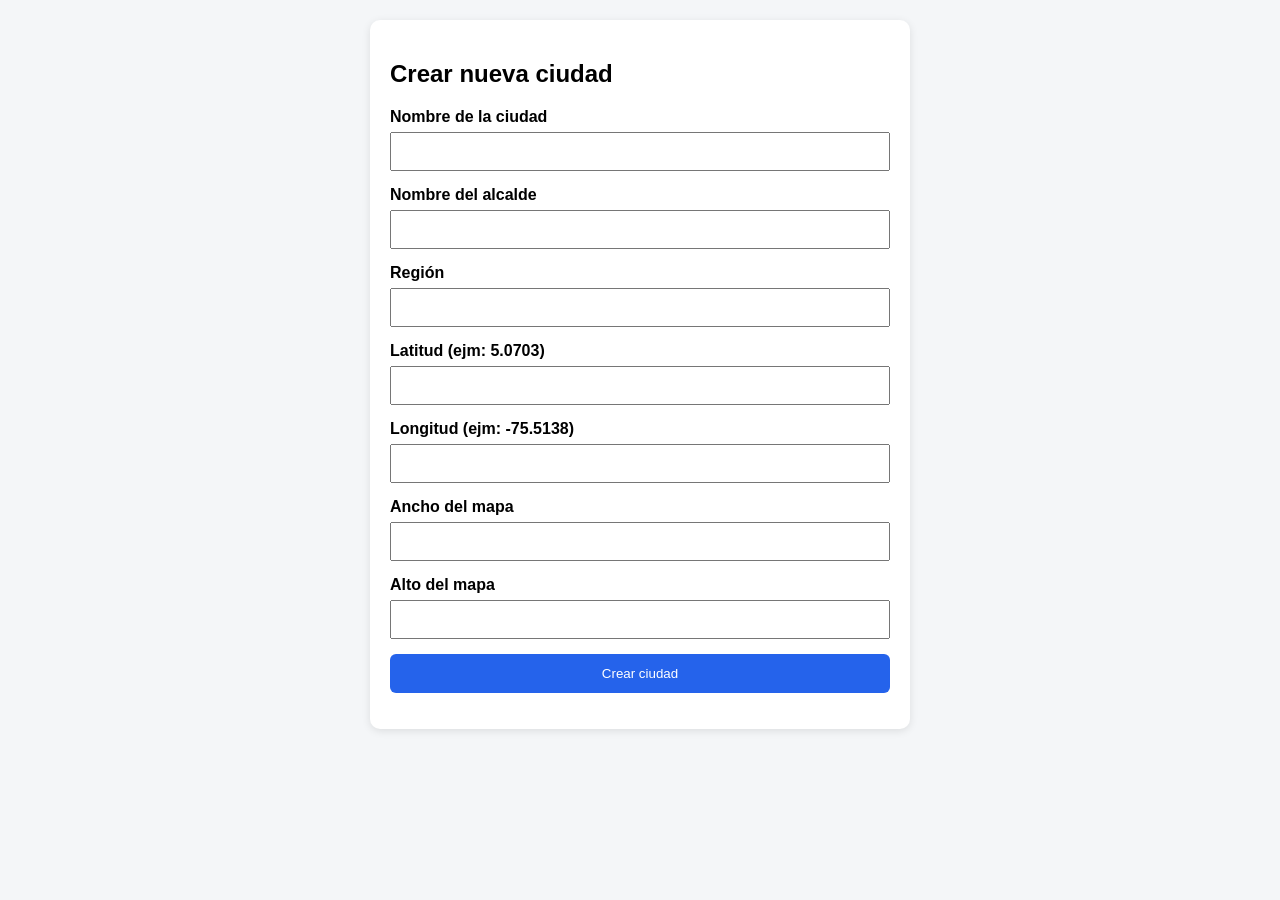
==== presentacion/vistas/juego.html @ 26142f0d "Actualizo todos los cambios" ====
<!DOCTYPE html>
<html lang="es">
<head>
    <meta charset="UTF-8">
    <meta name="viewport" content="width=device-width, initial-scale=1.0">
    <title>Mapa de la ciudad</title>
    <link rel="stylesheet" href="../estilos/juego.css">
</head>
<body>
    <div class="layout-juego">
        <aside class="sidebar-izquierda">
            <h1 id="nombre-ciudad">Ciudad</h1>
            <div id="datos-ciudad" class="datos-ciudad"></div>
            <section>
                <h2>Panel de recursos</h2>
                <div id="panel-recursos"></div>
            </section>
        </aside>

        <main class="zona-mapa">
            <h2>Mapa principal</h2>
            <div id="contenedor-mapa" class="contenedor-mapa">
                <p>Aquí se mostrará el mapa de la ciudad.</p>
            </div>
        </main>

        <aside class="sidebar-derecha">
            <section class="widget">
                <h2>Clima</h2>
                <div id="widget-clima">
                    <p>Próximamente.</p>
                </div>
            </section>

            <section class="widget">
                <h2>Noticias</h2>
                <div id="widget-noticias">
                    <p>Próximamente.</p>
                </div>
            </section>
        </aside>
    </div>

    <script type="module" src="./juego.js"></script>
</body>
</html>
---- presentacion/estilos/juego.css ----
* {
    box-sizing: border-box;
    margin: 0;
    padding: 0;
}

body {
    font-family: Arial, sans-serif;
    background-color: #f4f6f8;
    color: #222;
}

.layout-juego {
    display: grid;
    grid-template-columns: 280px 1fr 280px;
    min-height: 100vh;
}

.sidebar-izquierda,
.sidebar-derecha {
    background-color: #ffffff;
    padding: 20px;
}

.sidebar-izquierda {
    border-right: 1px solid #dcdcdc;
}

.sidebar-derecha {
    border-left: 1px solid #dcdcdc;
}

.zona-mapa {
    padding: 20px;
    background-color: #eef2f5;
}

.datos-ciudad {
    margin: 20px 0;
    line-height: 1.8;
}

#panel-recursos {
    display: grid;
    gap: 12px;
    margin-top: 15px;
}

.recurso-card {
    background-color: #f9fafb;
    border: 1px solid #d7dde4;
    border-radius: 10px;
    padding: 14px;
}

.recurso-card h3 {
    font-size: 16px;
    margin-bottom: 8px;
}

.recurso-card p {
    font-size: 18px;
    font-weight: bold;
}

.contenedor-mapa {
    margin-top: 20px;
    min-height: 500px;
    border: 2px dashed #b8c2cc;
    border-radius: 10px;
    background-color: #ffffff;
    display: flex;
    align-items: center;
    justify-content: center;
    color: #666;
}

.widget {
    background-color: #f9fafb;
    border: 1px solid #d7dde4;
    border-radius: 10px;
    padding: 15px;
    margin-bottom: 20px;
}

.widget h2 {
    margin-bottom: 10px;
    font-size: 18px;
}

@media (max-width: 1024px) {
    .layout-juego {
        grid-template-columns: 1fr;
    }

    .sidebar-izquierda,
    .sidebar-derecha,
    .zona-mapa {
        border: none;
    }
}
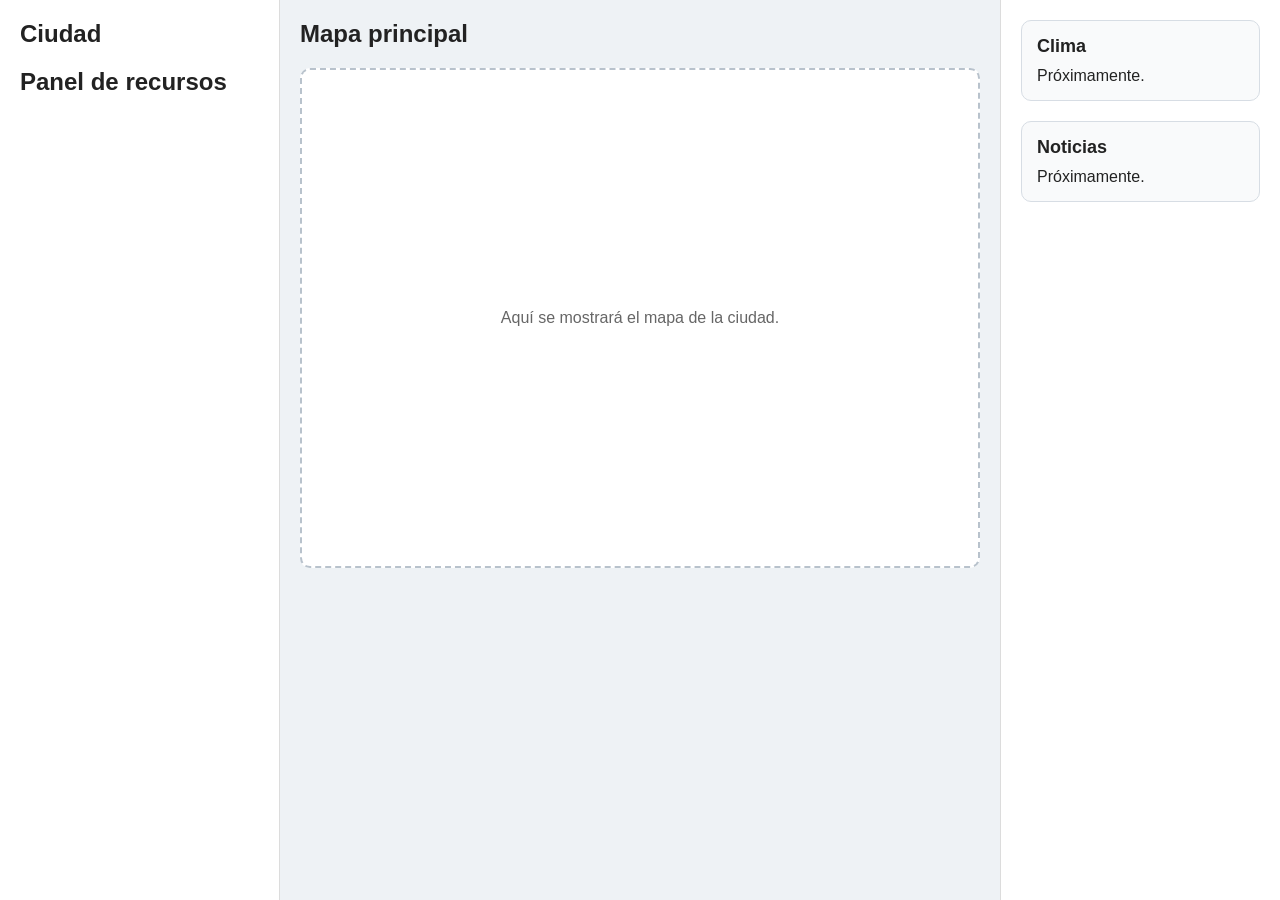
==== commit 46b4830f: "Reorganiza scripts de presentacion y actualiza rutas" ====
--- a/presentacion/vistas/juego.html
+++ b/presentacion/vistas/juego.html
@@ -41,6 +41,6 @@
         </aside>
     </div>
 
-    <script type="module" src="./juego.js"></script>
+    <script type="module" src="../Scripts/juego.js"></script>
 </body>
 </html>
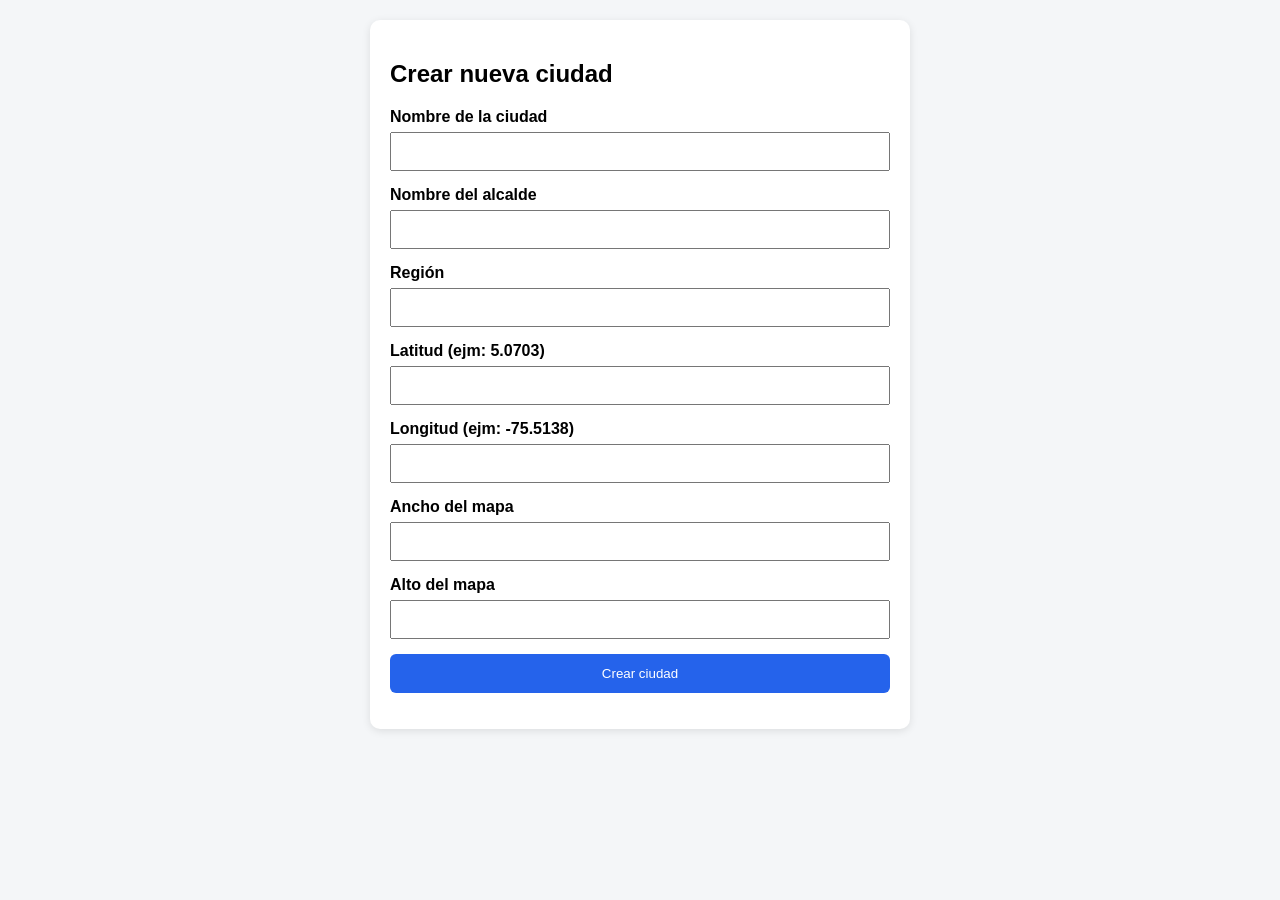
==== commit 27d8d4ab: "Actualización" ====
--- a/presentacion/vistas/juego.html
+++ b/presentacion/vistas/juego.html
@@ -5,6 +5,7 @@
     <meta name="viewport" content="width=device-width, initial-scale=1.0">
     <title>Mapa de la ciudad</title>
     <link rel="stylesheet" href="../estilos/juego.css">
+    <link rel="stylesheet" href="../estilos/mapa.css">
 </head>
 <body>
     <div class="layout-juego">
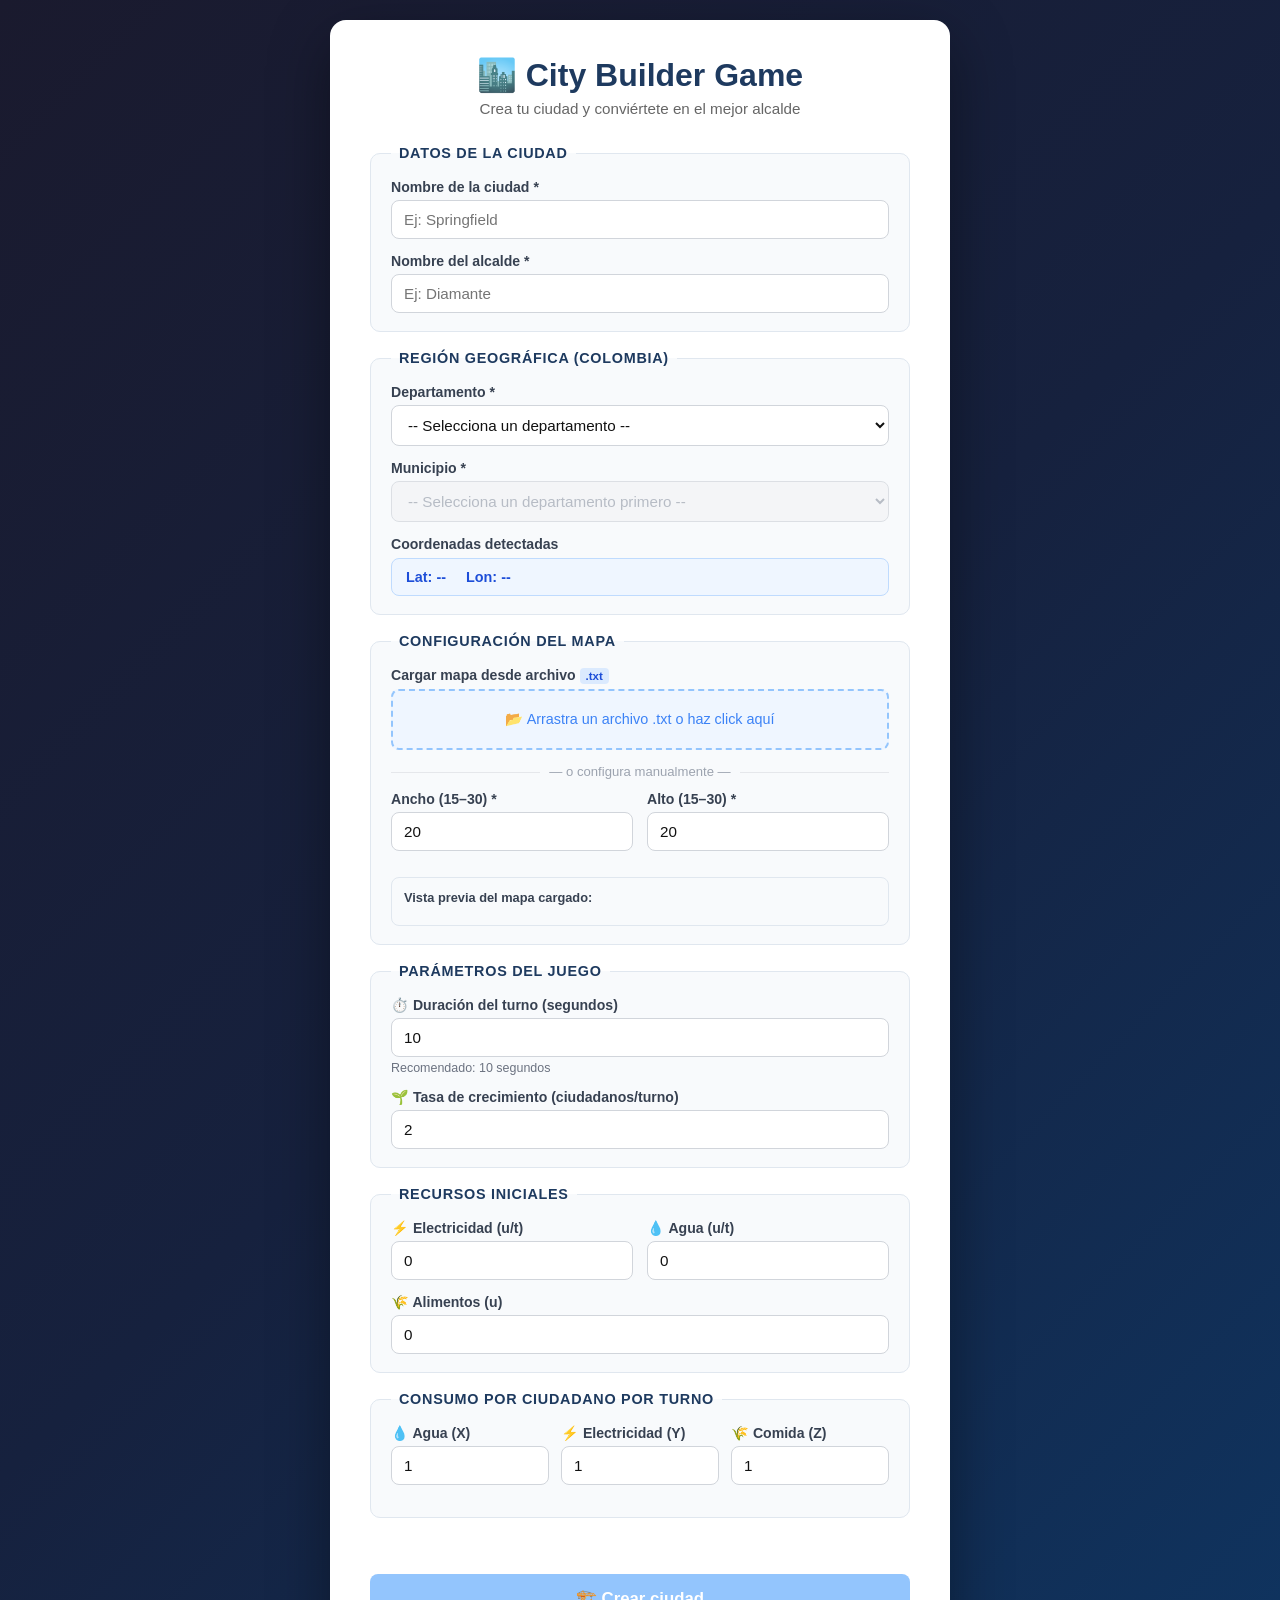
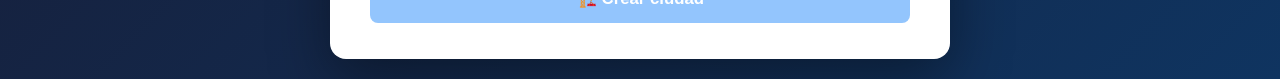
==== commit f5ed4c99: "Actualización" ====
--- a/presentacion/vistas/juego.html
+++ b/presentacion/vistas/juego.html
@@ -3,42 +3,153 @@
 <head>
     <meta charset="UTF-8">
     <meta name="viewport" content="width=device-width, initial-scale=1.0">
-    <title>Mapa de la ciudad</title>
+    <title>City Builder — Juego</title>
     <link rel="stylesheet" href="../estilos/juego.css">
-    <link rel="stylesheet" href="../estilos/mapa.css">
+    <link rel="stylesheet" href="../estilos/Mapa.css">
+    <link rel="stylesheet" href="../estilos/paneles.css">
 </head>
 <body>
+
     <div class="layout-juego">
+
+        <!-- ── Sidebar izquierdo ─────────────────────────────── -->
         <aside class="sidebar-izquierda">
-            <h1 id="nombre-ciudad">Ciudad</h1>
+
+            <h1 id="nombre-ciudad">🏙️ Ciudad</h1>
             <div id="datos-ciudad" class="datos-ciudad"></div>
+
+            <!-- Panel de recursos -->
             <section>
-                <h2>Panel de recursos</h2>
+                <h2 class="seccion-titulo">📦 Recursos</h2>
                 <div id="panel-recursos"></div>
             </section>
+
+            <!-- Panel de construcción -->
+            <section class="panel-construccion">
+                <h2 class="seccion-titulo">🏗️ Construcción</h2>
+
+                <div class="grupo-construccion">
+                    <h3>Vías</h3>
+                    <button id="btn-via" class="boton-construccion">🛣️ Construir vía ($100)</button>
+                </div>
+
+                <div class="grupo-construccion">
+                    <h3>Residenciales</h3>
+                    <button id="btn-casa" class="boton-construccion">🏠 Casa ($1,000)</button>
+                    <button id="btn-apartamento" class="boton-construccion">🏢 Apartamento ($3,000)</button>
+                </div>
+
+                <div class="grupo-construccion">
+                    <h3>Comerciales</h3>
+                    <button id="btn-tienda" class="boton-construccion">🏪 Tienda ($2,000)</button>
+                    <button id="btn-centro-comercial" class="boton-construccion">🏬 Centro Comercial ($8,000)</button>
+                </div>
+
+                <div class="grupo-construccion">
+                    <h3>Industriales</h3>
+                    <button id="btn-fabrica" class="boton-construccion">🏭 Fábrica ($5,000)</button>
+                    <button id="btn-granja" class="boton-construccion">🌾 Granja ($3,000)</button>
+                </div>
+
+                <div class="grupo-construccion">
+                    <h3>Servicios</h3>
+                    <button id="btn-policia" class="boton-construccion">👮 Policía ($4,000)</button>
+                    <button id="btn-bomberos" class="boton-construccion">🚒 Bomberos ($4,000)</button>
+                    <button id="btn-hospital" class="boton-construccion">🏥 Hospital ($6,000)</button>
+                </div>
+
+                <div class="grupo-construccion">
+                    <h3>Utilidades</h3>
+                    <button id="btn-planta-electrica" class="boton-construccion">⚡ Planta Eléctrica ($10,000)</button>
+                    <button id="btn-planta-agua" class="boton-construccion">💧 Planta de Agua ($8,000)</button>
+                </div>
+
+                <div class="grupo-construccion">
+                    <h3>Recreación</h3>
+                    <button id="btn-parque" class="boton-construccion">🌳 Parque ($1,500)</button>
+                </div>
+
+                <button id="btn-cancelar-construccion" class="boton-cancelar">
+                    ✖ Cancelar selección (ESC)
+                </button>
+            </section>
+
+            <!-- Panel configurables en tiempo real -->
+            <section class="panel-configurables">
+                <h2 class="seccion-titulo">⚙️ Configuración</h2>
+
+                <div class="configurable-item">
+                    <label for="cfg-turno">⏱️ Duración turno (seg)</label>
+                    <input type="number" id="cfg-turno" min="5" max="120" value="10">
+                </div>
+
+                <div class="configurable-item">
+                    <label for="cfg-electricidad">⚡ Electricidad disponible</label>
+                    <input type="number" id="cfg-electricidad" min="0" value="0">
+                </div>
+
+                <div class="configurable-item">
+                    <label for="cfg-agua">💧 Agua disponible</label>
+                    <input type="number" id="cfg-agua" min="0" value="0">
+                </div>
+
+                <div class="configurable-item">
+                    <label for="cfg-alimentos">🌾 Alimentos disponibles</label>
+                    <input type="number" id="cfg-alimentos" min="0" value="0">
+                </div>
+
+                <div class="configurable-item">
+                    <label for="cfg-consumo-agua">💧 Consumo agua/ciudadano (X)</label>
+                    <input type="number" id="cfg-consumo-agua" min="0" step="0.1" value="1">
+                </div>
+
+                <div class="configurable-item">
+                    <label for="cfg-consumo-elec">⚡ Consumo electricidad/ciudadano (Y)</label>
+                    <input type="number" id="cfg-consumo-elec" min="0" step="0.1" value="1">
+                </div>
+
+                <div class="configurable-item">
+                    <label for="cfg-consumo-comida">🌾 Consumo comida/ciudadano (Z)</label>
+                    <input type="number" id="cfg-consumo-comida" min="0" step="0.1" value="1">
+                </div>
+
+                <button id="btn-aplicar-config" class="btn-aplicar-config">
+                    💾 Aplicar cambios
+                </button>
+            </section>
+
         </aside>
 
+        <!-- ── Zona central (mapa) ────────────────────────────── -->
         <main class="zona-mapa">
-            <h2>Mapa principal</h2>
-            <div id="contenedor-mapa" class="contenedor-mapa">
-                <p>Aquí se mostrará el mapa de la ciudad.</p>
+            <div class="zona-mapa-header">
+                <h2>🗺️ Mapa principal</h2>
+                <div class="zona-mapa-acciones">
+                    <button id="btn-guardar-manual" class="btn-accion">💾 Guardar (S)</button>
+                    <button id="btn-exportar-json" class="btn-accion">📤 Exportar JSON</button>
+                    <button id="btn-calcular-ruta" class="btn-accion">🧭 Calcular ruta</button>
+                </div>
             </div>
+            <div id="contenedor-mapa" class="contenedor-mapa"></div>
         </main>
 
+        <!-- ── Sidebar derecho ────────────────────────────────── -->
         <aside class="sidebar-derecha">
+
             <section class="widget">
-                <h2>Clima</h2>
+                <h2>🌤️ Clima</h2>
                 <div id="widget-clima">
-                    <p>Próximamente.</p>
+                    <p class="clima-cargando">Cargando clima...</p>
                 </div>
             </section>
 
             <section class="widget">
-                <h2>Noticias</h2>
+                <h2>📰 Noticias</h2>
                 <div id="widget-noticias">
-                    <p>Próximamente.</p>
+                    <p class="noticias-cargando">Cargando noticias...</p>
                 </div>
             </section>
+
         </aside>
     </div>
 
--- a/presentacion/estilos/juego.css
+++ b/presentacion/estilos/juego.css
@@ -1,101 +1,403 @@
-* {
+/* ── Reset ───────────────────────────────────────────────────── */
+*, *::before, *::after {
     box-sizing: border-box;
     margin: 0;
     padding: 0;
 }
 
 body {
-    font-family: Arial, sans-serif;
-    background-color: #f4f6f8;
-    color: #222;
-}
-
+    font-family: 'Segoe UI', Arial, sans-serif;
+    background-color: #0f172a;
+    color: #e2e8f0;
+    min-height: 100vh;
+}
+
+/* ── Layout principal ────────────────────────────────────────── */
 .layout-juego {
     display: grid;
-    grid-template-columns: 280px 1fr 280px;
+    grid-template-columns: 280px 1fr 300px;
     min-height: 100vh;
 }
 
+/* ── Sidebars ────────────────────────────────────────────────── */
 .sidebar-izquierda,
 .sidebar-derecha {
-    background-color: #ffffff;
-    padding: 20px;
-}
-
-.sidebar-izquierda {
-    border-right: 1px solid #dcdcdc;
-}
-
-.sidebar-derecha {
-    border-left: 1px solid #dcdcdc;
-}
-
+    background-color: #1e293b;
+    padding: 16px;
+    overflow-y: auto;
+    max-height: 100vh;
+}
+
+.sidebar-izquierda { border-right: 1px solid #334155; }
+.sidebar-derecha   { border-left:  1px solid #334155; }
+
+/* ── Zona mapa ───────────────────────────────────────────────── */
 .zona-mapa {
     padding: 20px;
-    background-color: #eef2f5;
+    background-color: #0f172a;
+    display: flex;
+    flex-direction: column;
+}
+
+.zona-mapa h2 {
+    color: #94a3b8;
+    font-size: 0.85rem;
+    text-transform: uppercase;
+    letter-spacing: 0.08em;
+    margin-bottom: 12px;
+}
+
+/* ── Nombre ciudad ───────────────────────────────────────────── */
+#nombre-ciudad {
+    font-size: 1.2rem;
+    font-weight: 700;
+    color: #f1f5f9;
+    margin-bottom: 4px;
 }
 
 .datos-ciudad {
-    margin: 20px 0;
+    font-size: 0.82rem;
+    color: #94a3b8;
     line-height: 1.8;
-}
-
+    margin-bottom: 16px;
+    padding-bottom: 16px;
+    border-bottom: 1px solid #334155;
+}
+
+/* ── Panel recursos ──────────────────────────────────────────── */
 #panel-recursos {
     display: grid;
-    gap: 12px;
-    margin-top: 15px;
+    gap: 8px;
+    margin-top: 8px;
 }
 
 .recurso-card {
-    background-color: #f9fafb;
-    border: 1px solid #d7dde4;
+    background: #0f172a;
+    border: 1px solid #334155;
+    border-radius: 8px;
+    padding: 10px 12px;
+    transition: border-color 0.2s;
+    cursor: default;
+    position: relative;
+}
+
+.recurso-card:hover { border-color: #60a5fa; }
+
+.recurso-header {
+    display: flex;
+    align-items: center;
+    gap: 6px;
+    margin-bottom: 4px;
+}
+
+.recurso-header h3 {
+    font-size: 0.78rem;
+    font-weight: 600;
+    color: #94a3b8;
+    text-transform: uppercase;
+    letter-spacing: 0.05em;
+}
+
+.recurso-icono { font-size: 1rem; }
+
+.recurso-valor {
+    font-size: 1.1rem;
+    font-weight: 700;
+    color: #f1f5f9;
+    margin-bottom: 2px;
+}
+
+.recurso-detalle {
+    display: block;
+    font-size: 0.75rem;
+    color: #64748b;
+    margin-top: 2px;
+}
+
+/* Colores por estado */
+.recurso-card.alto  { border-left: 3px solid #22c55e; }
+.recurso-card.medio { border-left: 3px solid #f59e0b; }
+.recurso-card.bajo  { border-left: 3px solid #ef4444; }
+
+/* Balances */
+.balance-positivo { color: #22c55e; font-weight: 600; }
+.balance-negativo { color: #ef4444; font-weight: 600; }
+.balance-neutro   { color: #94a3b8; }
+
+/* Barra de felicidad */
+.barra-felicidad {
+    background: #334155;
+    border-radius: 4px;
+    height: 6px;
+    margin-top: 6px;
+    overflow: hidden;
+}
+
+.barra-felicidad-relleno {
+    height: 100%;
+    background: linear-gradient(90deg, #ef4444, #f59e0b, #22c55e);
+    border-radius: 4px;
+    transition: width 0.5s ease;
+}
+
+/* ── Panel construcción ──────────────────────────────────────── */
+.panel-construccion h2 {
+    font-size: 0.85rem;
+    color: #94a3b8;
+    text-transform: uppercase;
+    letter-spacing: 0.08em;
+    margin: 16px 0 10px;
+    padding-top: 16px;
+    border-top: 1px solid #334155;
+}
+
+.grupo-construccion {
+    margin-bottom: 12px;
+}
+
+.grupo-construccion h3 {
+    font-size: 0.72rem;
+    color: #64748b;
+    text-transform: uppercase;
+    letter-spacing: 0.06em;
+    margin-bottom: 6px;
+}
+
+.boton-construccion {
+    display: block;
+    width: 100%;
+    padding: 7px 10px;
+    margin-bottom: 4px;
+    background: #1e293b;
+    border: 1px solid #334155;
+    border-radius: 6px;
+    color: #cbd5e1;
+    font-size: 0.82rem;
+    cursor: pointer;
+    text-align: left;
+    transition: background 0.15s, border-color 0.15s;
+}
+
+.boton-construccion:hover {
+    background: #334155;
+    border-color: #60a5fa;
+    color: #f1f5f9;
+}
+
+.boton-construccion.activo {
+    background: #1d4ed8;
+    border-color: #3b82f6;
+    color: #fff;
+    font-weight: 600;
+}
+
+.boton-cancelar {
+    display: block;
+    width: 100%;
+    padding: 8px;
+    margin-top: 10px;
+    background: #450a0a;
+    border: 1px solid #7f1d1d;
+    border-radius: 6px;
+    color: #fca5a5;
+    font-size: 0.82rem;
+    cursor: pointer;
+    transition: background 0.15s;
+}
+
+.boton-cancelar:hover { background: #7f1d1d; }
+
+/* ── Contenedor mapa ─────────────────────────────────────────── */
+.contenedor-mapa {
+    flex: 1;
+    border: 1px solid #334155;
+    border-radius: 10px;
+    background: #0a0f1e;
+    overflow: auto;
+    display: flex;
+    align-items: flex-start;
+    justify-content: flex-start;
+    padding: 12px;
+    min-height: 400px;
+}
+
+/* ── Widgets (clima y noticias) ──────────────────────────────── */
+.widget {
+    background: #0f172a;
+    border: 1px solid #334155;
     border-radius: 10px;
     padding: 14px;
-}
-
-.recurso-card h3 {
-    font-size: 16px;
-    margin-bottom: 8px;
-}
-
-.recurso-card p {
-    font-size: 18px;
-    font-weight: bold;
-}
-
-.contenedor-mapa {
-    margin-top: 20px;
-    min-height: 500px;
-    border: 2px dashed #b8c2cc;
-    border-radius: 10px;
-    background-color: #ffffff;
+    margin-bottom: 16px;
+}
+
+.widget h2 {
+    font-size: 0.82rem;
+    color: #94a3b8;
+    text-transform: uppercase;
+    letter-spacing: 0.08em;
+    margin-bottom: 10px;
+}
+
+/* Clima */
+.tarjeta-clima { font-size: 0.88rem; color: #cbd5e1; }
+.clima-region  { font-weight: 600; color: #60a5fa; margin-bottom: 8px; }
+
+.clima-principal {
     display: flex;
     align-items: center;
-    justify-content: center;
-    color: #666;
-}
-
-.widget {
-    background-color: #f9fafb;
-    border: 1px solid #d7dde4;
-    border-radius: 10px;
-    padding: 15px;
-    margin-bottom: 20px;
-}
-
-.widget h2 {
-    margin-bottom: 10px;
-    font-size: 18px;
-}
-
+    gap: 8px;
+    margin: 6px 0;
+}
+
+.clima-icono        { width: 48px; height: 48px; }
+.clima-temperatura  { font-size: 2rem; font-weight: 700; color: #f1f5f9; }
+.clima-descripcion  { color: #94a3b8; font-size: 0.82rem; margin-bottom: 8px; text-transform: capitalize; }
+
+.clima-detalles {
+    display: flex;
+    flex-direction: column;
+    gap: 3px;
+    font-size: 0.8rem;
+    color: #64748b;
+}
+
+.clima-cargando, .clima-error { color: #64748b; font-size: 0.85rem; }
+
+/* Noticias */
+.noticias-lista   { display: flex; flex-direction: column; gap: 10px; }
+.noticias-cargando, .noticias-error { color: #64748b; font-size: 0.85rem; }
+
+.noticia-item {
+    display: flex;
+    gap: 8px;
+    padding-bottom: 10px;
+    border-bottom: 1px solid #1e293b;
+}
+
+.noticia-item:last-child { border-bottom: none; }
+
+.noticia-imagen {
+    width: 56px;
+    height: 46px;
+    object-fit: cover;
+    border-radius: 4px;
+    flex-shrink: 0;
+}
+
+.noticia-contenido { flex: 1; }
+
+.noticia-titulo {
+    font-size: 0.78rem;
+    font-weight: 600;
+    line-height: 1.4;
+    margin-bottom: 3px;
+}
+
+.noticia-titulo a {
+    color: #93c5fd;
+    text-decoration: none;
+}
+
+.noticia-titulo a:hover { text-decoration: underline; }
+
+.noticia-fuente {
+    font-size: 0.7rem;
+    color: #64748b;
+}
+
+.noticias-timestamp {
+    font-size: 0.7rem;
+    color: #475569;
+    margin-top: 8px;
+    text-align: right;
+}
+
+/* ── Notificaciones ──────────────────────────────────────────── */
+#contenedor-notificaciones {
+    position: fixed;
+    top: 16px;
+    right: 16px;
+    z-index: 9999;
+    display: flex;
+    flex-direction: column;
+    gap: 8px;
+    max-width: 320px;
+}
+
+.notificacion {
+    padding: 10px 16px;
+    border-radius: 8px;
+    font-size: 0.88rem;
+    font-weight: 500;
+    opacity: 0;
+    transform: translateX(20px);
+    transition: opacity 0.3s, transform 0.3s;
+    box-shadow: 0 4px 12px rgba(0,0,0,0.3);
+}
+
+.notificacion.visible {
+    opacity: 1;
+    transform: translateX(0);
+}
+
+.notificacion-info       { background: #1e40af; color: #bfdbfe; border-left: 3px solid #3b82f6; }
+.notificacion-exito      { background: #14532d; color: #bbf7d0; border-left: 3px solid #22c55e; }
+.notificacion-error      { background: #7f1d1d; color: #fecaca; border-left: 3px solid #ef4444; }
+.notificacion-advertencia{ background: #78350f; color: #fde68a; border-left: 3px solid #f59e0b; }
+
+/* ── Responsive tablet ───────────────────────────────────────── */
 @media (max-width: 1024px) {
     .layout-juego {
+        grid-template-columns: 240px 1fr;
+        grid-template-rows: auto 1fr auto;
+    }
+
+    .sidebar-derecha {
+        grid-column: 1 / -1;
+        display: grid;
+        grid-template-columns: 1fr 1fr;
+        gap: 12px;
+        border-left: none;
+        border-top: 1px solid #334155;
+        max-height: none;
+    }
+}
+
+/* ── Responsive móvil ────────────────────────────────────────── */
+@media (max-width: 768px) {
+    .layout-juego {
         grid-template-columns: 1fr;
-    }
-
-    .sidebar-izquierda,
-    .sidebar-derecha,
-    .zona-mapa {
-        border: none;
-    }
-}
+        grid-template-rows: auto;
+    }
+
+    .sidebar-izquierda {
+        max-height: none;
+        border-right: none;
+        border-bottom: 1px solid #334155;
+    }
+
+    .sidebar-derecha {
+        grid-template-columns: 1fr;
+        padding: 12px;
+    }
+
+    .zona-mapa { padding: 12px; }
+
+    .contenedor-mapa { min-height: 300px; }
+
+    .boton-construccion { min-height: 44px; font-size: 0.9rem; }
+
+    #contenedor-notificaciones {
+        top: auto;
+        bottom: 16px;
+        right: 8px;
+        left: 8px;
+        max-width: 100%;
+    }
+}
+
+@media (max-width: 480px) {
+    .datos-ciudad { font-size: 0.78rem; }
+    .recurso-valor { font-size: 0.95rem; }
+    .widget { padding: 10px; }
+}
--- a/presentacion/estilos/Mapa.css
+++ b/presentacion/estilos/Mapa.css
@@ -0,0 +1,194 @@
+/* ============================================================
+
+   — colores por tipo de celda, hover,
+   resaltado de ruta Dijkstra y personajes Simpsons.
+   Importado desde juego.html via <link rel="stylesheet">
+   ============================================================ */
+
+/* ── Variables de celda ────────────────────────────────────── */
+:root {
+    --celda-size:        48px;
+    --celda-border:      1px solid rgba(0, 0, 0, 0.12);
+    --color-grass:       #7cb87a;
+    --color-grass-hover: #8fcf8d;
+    --color-road:        #b0a090;
+    --color-road-hover:  #c4b8a8;
+    --color-building:    transparent;  /* imagen de fondo */
+    --color-ruta:        rgba(255, 220, 0, 0.55);
+    --color-ruta-border: #f9a825;
+    --color-selected:    rgba(30, 136, 229, 0.45);
+    --shadow-celda:      inset 0 0 0 2px rgba(255,255,255,0.15);
+}
+
+/* ── Contenedor principal del mapa ─────────────────────────── */
+#mapa-contenedor {
+    display:          flex;
+    justify-content:  center;
+    align-items:      center;
+    width:            100%;
+    height:           100%;
+    overflow:         auto;
+    background-image: url('../../assets/fondo/springfield_fondo.png');
+    background-size:  cover;
+    background-position: center;
+    padding:          16px;
+    box-sizing:       border-box;
+}
+
+/* ── Grid del mapa ──────────────────────────────────────────── */
+#mapa-grid {
+    display:               grid;
+    /* Las columnas se calculan dinamicamente desde mapaRenderer.js */
+    /* grid-template-columns: repeat(15, var(--celda-size)); */
+    gap:                   0;
+    border:                2px solid rgba(0, 0, 0, 0.3);
+    border-radius:         4px;
+    box-shadow:            0 8px 32px rgba(0, 0, 0, 0.4);
+    background-color:      #5a8a58;
+}
+
+/* ── Celda base ─────────────────────────────────────────────── */
+.celda {
+    width:           var(--celda-size);
+    height:          var(--celda-size);
+    border:          var(--celda-border);
+    box-sizing:      border-box;
+    cursor:          pointer;
+    position:        relative;
+    transition:      filter 0.15s ease, box-shadow 0.15s ease;
+    background-size:     cover;
+    background-position: center;
+    background-repeat:   no-repeat;
+}
+
+/* ── Tipos de celda ─────────────────────────────────────────── */
+.celda.grass {
+    background-color: var(--color-grass);
+}
+
+.celda.road {
+    background-color: var(--color-road);
+    background-image: url('../../assets/edificios/via.png');
+}
+
+.celda.building {
+    background-color: var(--color-building);
+    /* La imagen la asigna mapaRenderer.js dinamicamente */
+}
+
+/* ── Hover ──────────────────────────────────────────────────── */
+.celda.grass:hover {
+    background-color: var(--color-grass-hover);
+    box-shadow:       var(--shadow-celda);
+    z-index:          1;
+}
+
+.celda.road:hover {
+    background-color: var(--color-road-hover);
+    filter:           brightness(1.1);
+    z-index:          1;
+}
+
+.celda.building:hover {
+    filter:    brightness(1.15) drop-shadow(0 0 4px rgba(255,255,255,0.5));
+    z-index:   1;
+    cursor:    pointer;
+}
+
+/* ── Celda seleccionada (click) ─────────────────────────────── */
+.celda.seleccionada {
+    box-shadow: inset 0 0 0 3px var(--color-selected),
+                0 0 8px rgba(30, 136, 229, 0.6);
+    z-index: 2;
+}
+
+/* ── Ruta Dijkstra resaltada ────────────────────────────────── */
+.celda.ruta {
+    background-color: var(--color-ruta) !important;
+    box-shadow:       inset 0 0 0 2px var(--color-ruta-border);
+    z-index:          2;
+    animation:        parpadeo-ruta 1s ease-in-out infinite alternate;
+}
+
+@keyframes parpadeo-ruta {
+    from { box-shadow: inset 0 0 0 2px var(--color-ruta-border); }
+    to   { box-shadow: inset 0 0 0 3px var(--color-ruta-border),
+                       0 0 10px rgba(249, 168, 37, 0.6); }
+}
+
+/* ── Personaje Simpsons en celda residencial ────────────────── */
+.celda .personaje-simpsons {
+    position:   absolute;
+    bottom:     2px;
+    right:      2px;
+    width:      20px;
+    height:     20px;
+    background-size:     contain;
+    background-repeat:   no-repeat;
+    background-position: bottom center;
+    z-index:    3;
+    pointer-events: none;   /* no interfiere con el click de la celda */
+    filter: drop-shadow(1px 1px 1px rgba(0,0,0,0.5));
+}
+
+/* ── Modo cursor de construccion ────────────────────────────── */
+#mapa-grid.modo-construccion .celda.grass {
+    cursor: cell;
+}
+
+#mapa-grid.modo-construccion .celda.grass:hover {
+    background-color: rgba(76, 175, 80, 0.7);
+    box-shadow: inset 0 0 0 2px #4caf50;
+}
+
+#mapa-grid.modo-via .celda.grass:hover {
+    background-color: rgba(176, 160, 144, 0.8);
+    box-shadow: inset 0 0 0 2px #795548;
+    cursor: crosshair;
+}
+
+/* ── Tooltip de celda ───────────────────────────────────────── */
+.celda[data-tooltip]:hover::after {
+    content:          attr(data-tooltip);
+    position:         absolute;
+    bottom:           calc(100% + 6px);
+    left:             50%;
+    transform:        translateX(-50%);
+    background:       rgba(0, 0, 0, 0.85);
+    color:            #fff;
+    font-size:        11px;
+    font-family:      Arial, sans-serif;
+    padding:          4px 8px;
+    border-radius:    4px;
+    white-space:      nowrap;
+    z-index:          100;
+    pointer-events:   none;
+}
+
+/* ── Indicador de construccion valida / invalida ────────────── */
+.celda.valida-para-construir {
+    box-shadow: inset 0 0 0 2px #4caf50;
+}
+
+.celda.invalida-para-construir {
+    box-shadow: inset 0 0 0 2px #f44336;
+    background-color: rgba(244, 67, 54, 0.2) !important;
+}
+
+/* ── Colores especificos por tipo de edificio ───────────────── */
+/* Fallback si la imagen no carga */
+.celda.building[data-tipo="residencial"] { background-color: #c8e6c9; }
+.celda.building[data-tipo="comercial"]   { background-color: #fff9c4; }
+.celda.building[data-tipo="industrial"]  { background-color: #cfd8dc; }
+.celda.building[data-tipo="servicio"]    { background-color: #bbdefb; }
+.celda.building[data-tipo="planta"]      { background-color: #ffe0b2; }
+.celda.building[data-tipo="parque"]      { background-color: #a5d6a7; }
+
+/* ── Responsive ─────────────────────────────────────────────── */
+@media (max-width: 768px) {
+    :root { --celda-size: 32px; }
+}
+
+@media (max-width: 480px) {
+    :root { --celda-size: 24px; }
+}
--- a/presentacion/estilos/paneles.css
+++ b/presentacion/estilos/paneles.css
@@ -0,0 +1,358 @@
+/* ================================================================
+   paneles.css
+   Estilos para: panel de recursos, widget clima, widget noticias,
+   notificaciones y panel de configurables en tiempo real.
+================================================================ */
+
+/* ── Panel de recursos ───────────────────────────────────────── */
+#panel-recursos {
+    display: grid;
+    gap: 8px;
+}
+
+.recurso-card {
+    background: #0f172a;
+    border: 1px solid #334155;
+    border-radius: 8px;
+    padding: 10px 12px;
+    cursor: default;
+    transition: border-color 0.2s, transform 0.15s;
+    position: relative;
+}
+
+.recurso-card:hover {
+    border-color: #60a5fa;
+    transform: translateY(-1px);
+}
+
+.recurso-header {
+    display: flex;
+    align-items: center;
+    gap: 6px;
+    margin-bottom: 4px;
+}
+
+.recurso-header h3 {
+    font-size: 0.75rem;
+    font-weight: 600;
+    color: #94a3b8;
+    text-transform: uppercase;
+    letter-spacing: 0.05em;
+}
+
+.recurso-icono { font-size: 1rem; }
+
+.recurso-valor {
+    font-size: 1.05rem;
+    font-weight: 700;
+    color: #f1f5f9;
+    margin-bottom: 2px;
+}
+
+.recurso-detalle {
+    display: block;
+    font-size: 0.72rem;
+    color: #64748b;
+    margin-top: 2px;
+}
+
+/* Estados por nivel */
+.recurso-card.alto  { border-left: 3px solid #22c55e; }
+.recurso-card.medio { border-left: 3px solid #f59e0b; }
+.recurso-card.bajo  { border-left: 3px solid #ef4444; }
+
+/* Balances */
+.balance-positivo { color: #22c55e; font-weight: 600; }
+.balance-negativo { color: #ef4444; font-weight: 600; }
+.balance-neutro   { color: #94a3b8; }
+
+/* Barra de felicidad */
+.barra-felicidad {
+    background: #1e293b;
+    border-radius: 4px;
+    height: 6px;
+    margin-top: 6px;
+    overflow: hidden;
+}
+
+.barra-felicidad-relleno {
+    height: 100%;
+    background: linear-gradient(90deg, #ef4444 0%, #f59e0b 50%, #22c55e 100%);
+    border-radius: 4px;
+    transition: width 0.6s ease;
+    min-width: 2px;
+}
+
+/* ── Widget Clima ─────────────────────────────────────────────── */
+.tarjeta-clima {
+    font-size: 0.85rem;
+    color: #cbd5e1;
+}
+
+.clima-region {
+    font-size: 0.8rem;
+    font-weight: 600;
+    color: #60a5fa;
+    margin-bottom: 8px;
+}
+
+.clima-principal {
+    display: flex;
+    align-items: center;
+    gap: 8px;
+    margin: 6px 0;
+}
+
+.clima-icono {
+    width: 52px;
+    height: 52px;
+}
+
+.clima-temperatura {
+    font-size: 2.2rem;
+    font-weight: 700;
+    color: #f1f5f9;
+    line-height: 1;
+}
+
+.clima-descripcion {
+    font-size: 0.8rem;
+    color: #94a3b8;
+    text-transform: capitalize;
+    margin-bottom: 8px;
+}
+
+.clima-detalles {
+    display: flex;
+    flex-direction: column;
+    gap: 3px;
+    font-size: 0.78rem;
+    color: #64748b;
+}
+
+.clima-cargando {
+    color: #64748b;
+    font-size: 0.82rem;
+    font-style: italic;
+}
+
+.clima-error {
+    color: #f87171;
+    font-size: 0.82rem;
+}
+
+/* ── Widget Noticias ──────────────────────────────────────────── */
+.noticias-lista {
+    display: flex;
+    flex-direction: column;
+    gap: 10px;
+}
+
+.noticias-cargando {
+    color: #64748b;
+    font-size: 0.82rem;
+    font-style: italic;
+}
+
+.noticias-error {
+    color: #f87171;
+    font-size: 0.82rem;
+}
+
+.noticia-item {
+    display: flex;
+    gap: 8px;
+    padding-bottom: 10px;
+    border-bottom: 1px solid #1e293b;
+}
+
+.noticia-item:last-child {
+    border-bottom: none;
+    padding-bottom: 0;
+}
+
+.noticia-imagen {
+    width: 58px;
+    height: 48px;
+    object-fit: cover;
+    border-radius: 5px;
+    flex-shrink: 0;
+}
+
+.noticia-contenido { flex: 1; min-width: 0; }
+
+.noticia-titulo {
+    font-size: 0.78rem;
+    font-weight: 600;
+    line-height: 1.4;
+    margin-bottom: 3px;
+    overflow: hidden;
+    display: -webkit-box;
+    -webkit-line-clamp: 2;
+    -webkit-box-orient: vertical;
+}
+
+.noticia-titulo a {
+    color: #93c5fd;
+    text-decoration: none;
+}
+
+.noticia-titulo a:hover {
+    color: #bfdbfe;
+    text-decoration: underline;
+}
+
+.noticia-fuente {
+    font-size: 0.7rem;
+    color: #64748b;
+}
+
+.noticias-timestamp {
+    font-size: 0.68rem;
+    color: #475569;
+    margin-top: 8px;
+    text-align: right;
+}
+
+/* ── Notificaciones ───────────────────────────────────────────── */
+#contenedor-notificaciones {
+    position: fixed;
+    top: 16px;
+    right: 16px;
+    z-index: 9999;
+    display: flex;
+    flex-direction: column;
+    gap: 8px;
+    max-width: 320px;
+    pointer-events: none;
+}
+
+.notificacion {
+    padding: 10px 16px;
+    border-radius: 8px;
+    font-size: 0.86rem;
+    font-weight: 500;
+    opacity: 0;
+    transform: translateX(24px);
+    transition: opacity 0.3s ease, transform 0.3s ease;
+    box-shadow: 0 4px 14px rgba(0, 0, 0, 0.35);
+    pointer-events: auto;
+}
+
+.notificacion.visible {
+    opacity: 1;
+    transform: translateX(0);
+}
+
+.notificacion-info        { background: #1e3a8a; color: #bfdbfe; border-left: 3px solid #3b82f6; }
+.notificacion-exito       { background: #14532d; color: #bbf7d0; border-left: 3px solid #22c55e; }
+.notificacion-error       { background: #7f1d1d; color: #fecaca; border-left: 3px solid #ef4444; }
+.notificacion-advertencia { background: #78350f; color: #fde68a; border-left: 3px solid #f59e0b; }
+
+/* ── Panel configurables en tiempo real ───────────────────────── */
+.panel-configurables {
+    margin-top: 16px;
+    padding-top: 16px;
+    border-top: 1px solid #334155;
+}
+
+.panel-configurables h2 {
+    font-size: 0.82rem;
+    color: #94a3b8;
+    text-transform: uppercase;
+    letter-spacing: 0.08em;
+    margin-bottom: 12px;
+}
+
+.configurable-item {
+    margin-bottom: 10px;
+}
+
+.configurable-item label {
+    display: block;
+    font-size: 0.75rem;
+    color: #94a3b8;
+    margin-bottom: 4px;
+}
+
+.configurable-item input {
+    width: 100%;
+    padding: 6px 10px;
+    background: #0f172a;
+    border: 1px solid #334155;
+    border-radius: 6px;
+    color: #f1f5f9;
+    font-size: 0.85rem;
+    transition: border-color 0.2s;
+}
+
+.configurable-item input:focus {
+    outline: none;
+    border-color: #3b82f6;
+    box-shadow: 0 0 0 2px rgba(59, 130, 246, 0.2);
+}
+
+.btn-aplicar-config {
+    width: 100%;
+    padding: 8px;
+    margin-top: 6px;
+    background: #1d4ed8;
+    border: none;
+    border-radius: 6px;
+    color: #fff;
+    font-size: 0.82rem;
+    font-weight: 600;
+    cursor: pointer;
+    transition: background 0.2s;
+}
+
+.btn-aplicar-config:hover {
+    background: #2563eb;
+}
+
+/* ── Responsive ───────────────────────────────────────────────── */
+@media (max-width: 1024px) {
+    .clima-temperatura { font-size: 1.8rem; }
+
+    .noticia-imagen {
+        width: 48px;
+        height: 40px;
+    }
+
+    #contenedor-notificaciones {
+        max-width: 280px;
+    }
+}
+
+@media (max-width: 768px) {
+    .recurso-card { padding: 8px 10px; }
+    .recurso-valor { font-size: 0.95rem; }
+
+    .clima-principal { flex-direction: row; }
+    .clima-temperatura { font-size: 1.6rem; }
+
+    .noticia-imagen { display: none; }
+
+    #contenedor-notificaciones {
+        top: auto;
+        bottom: 16px;
+        right: 8px;
+        left: 8px;
+        max-width: 100%;
+    }
+
+    .notificacion {
+        transform: translateY(10px);
+    }
+
+    .notificacion.visible {
+        transform: translateY(0);
+    }
+}
+
+@media (max-width: 480px) {
+    .recurso-header h3 { font-size: 0.7rem; }
+    .recurso-detalle   { font-size: 0.68rem; }
+    .clima-detalles    { font-size: 0.72rem; }
+    .noticia-titulo    { font-size: 0.75rem; }
+}
